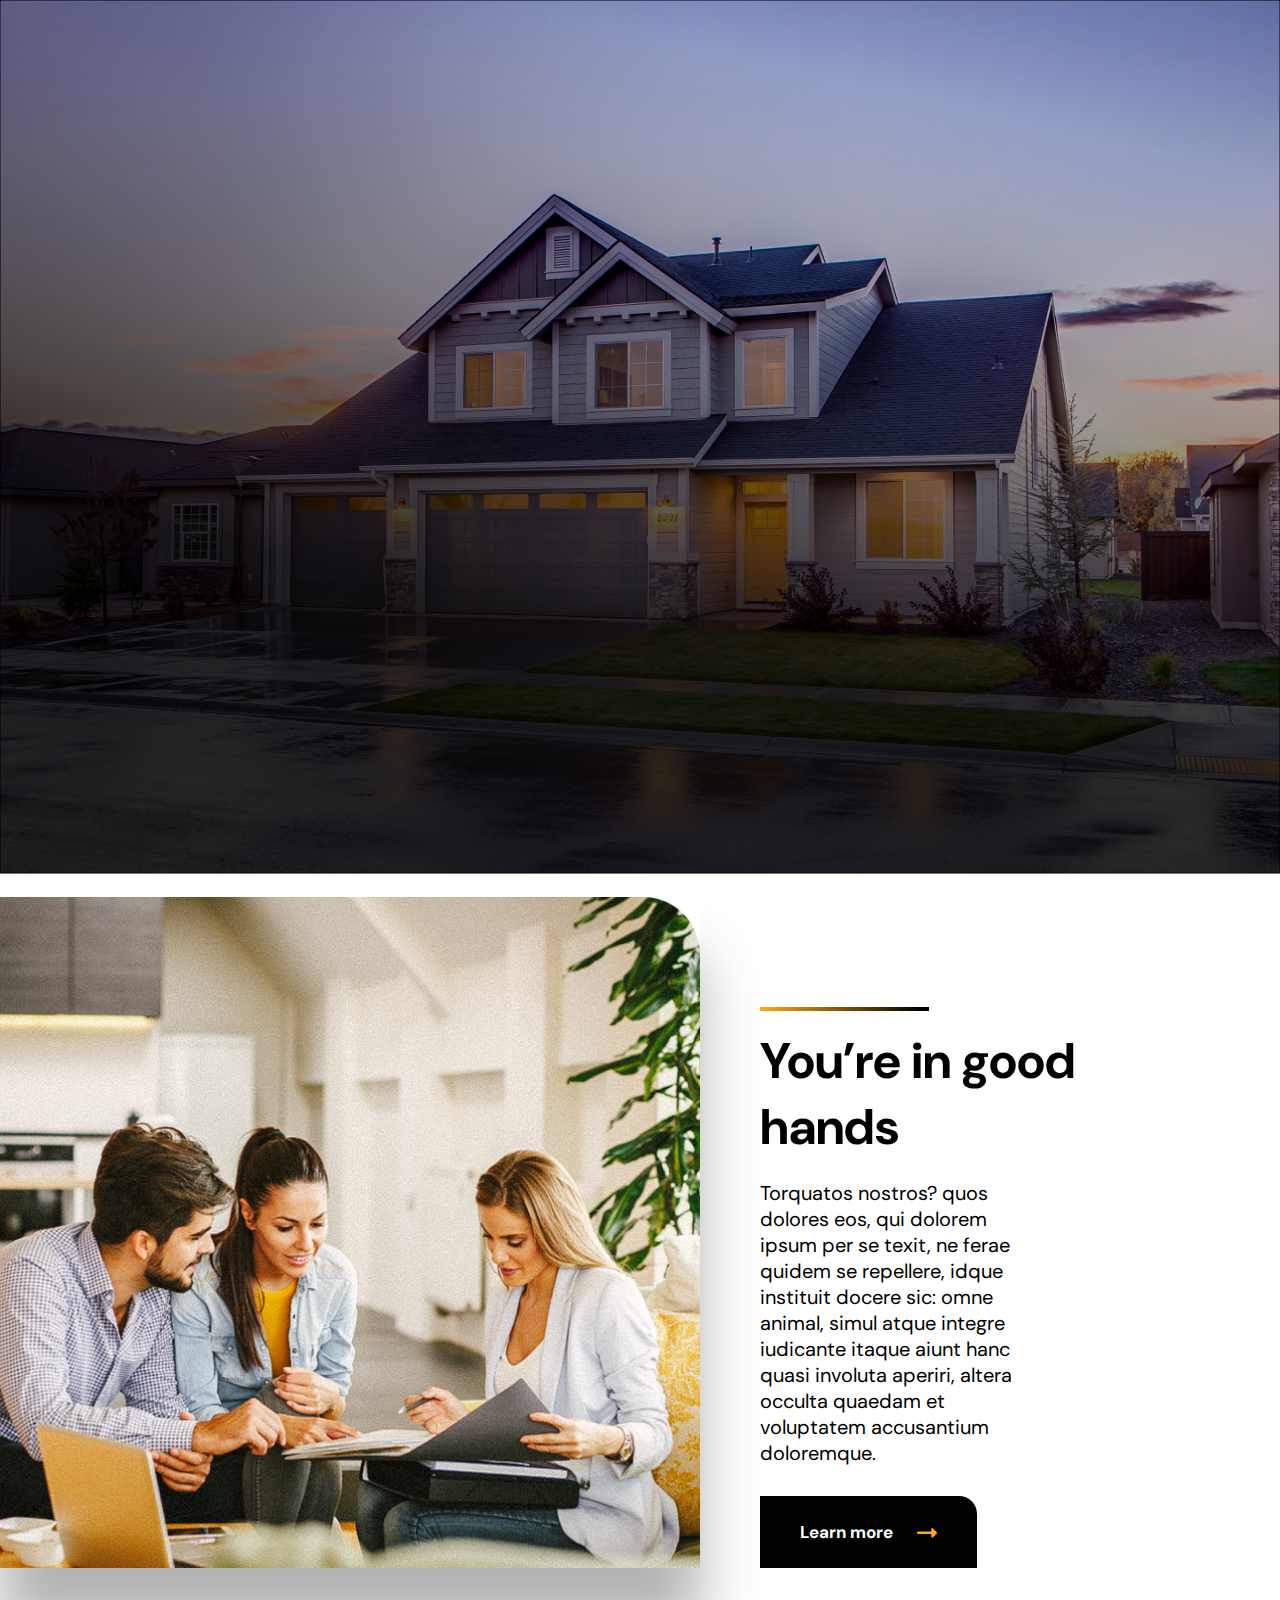
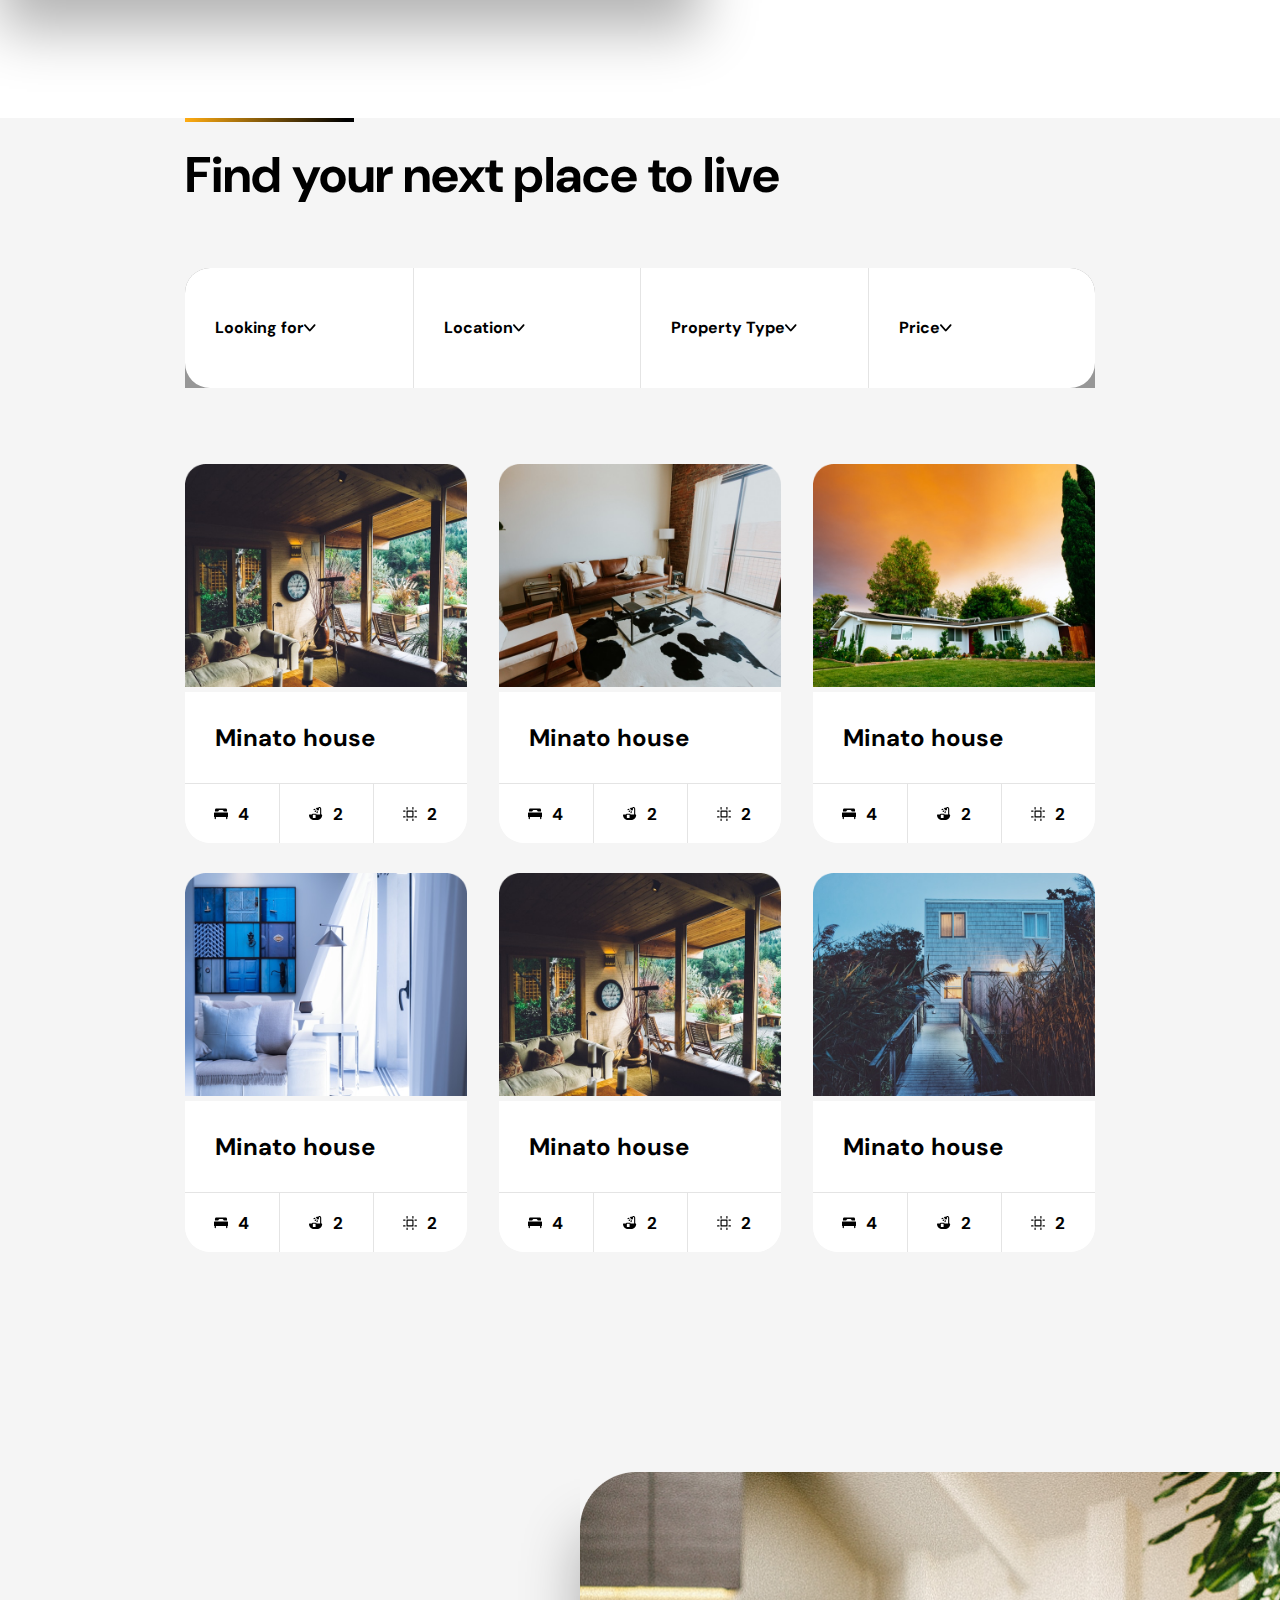
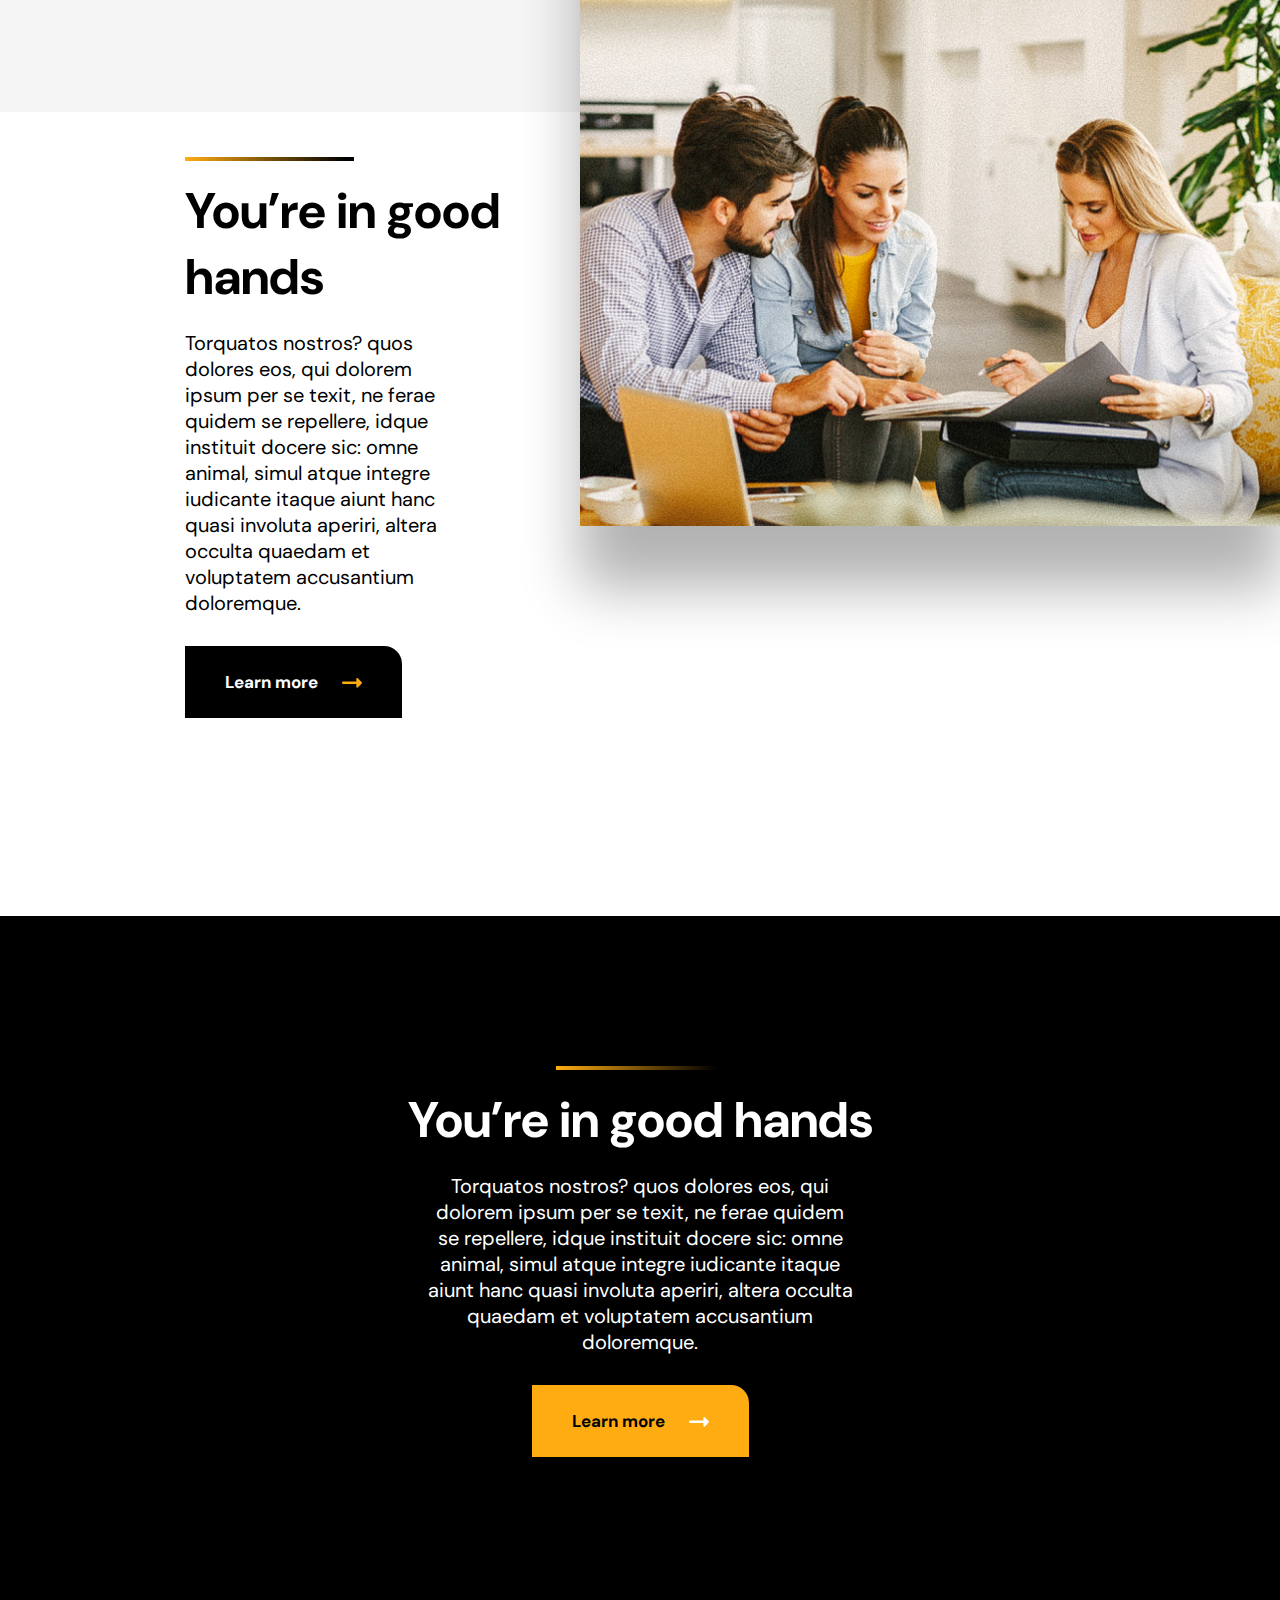
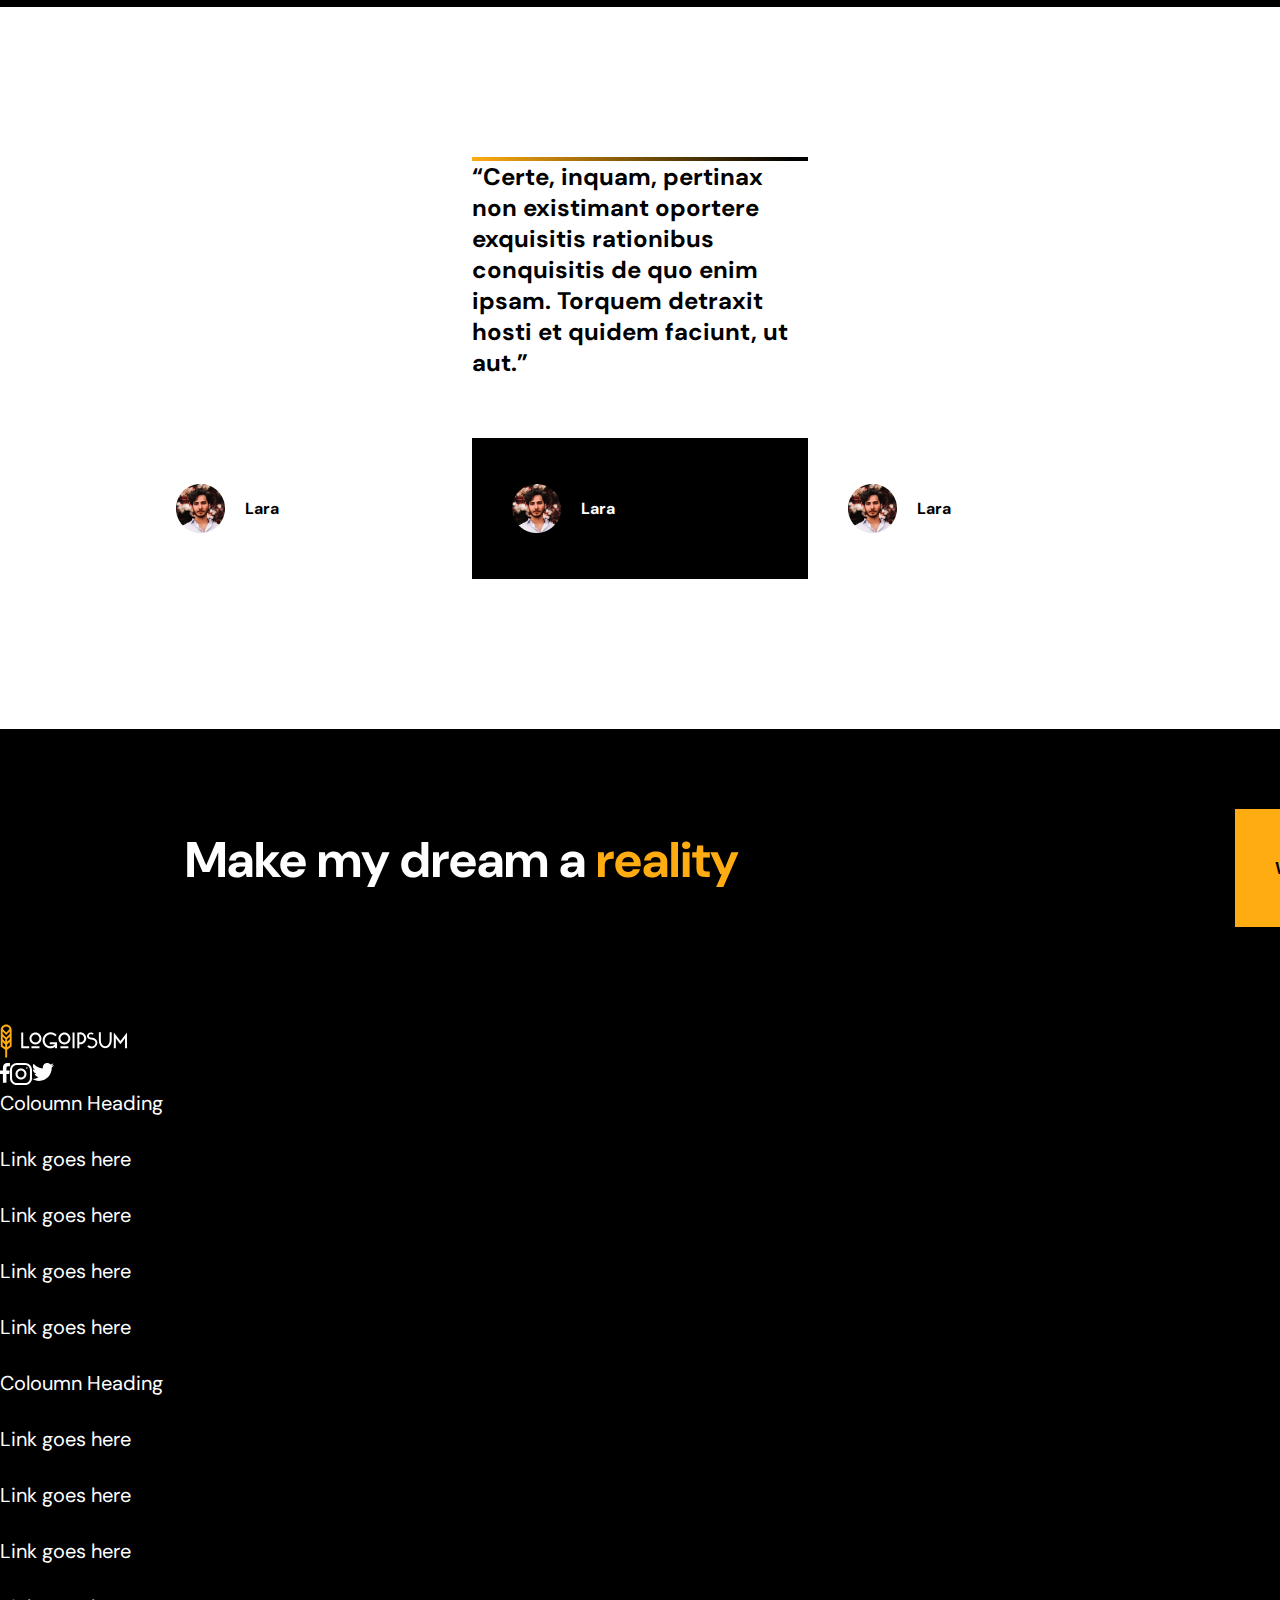
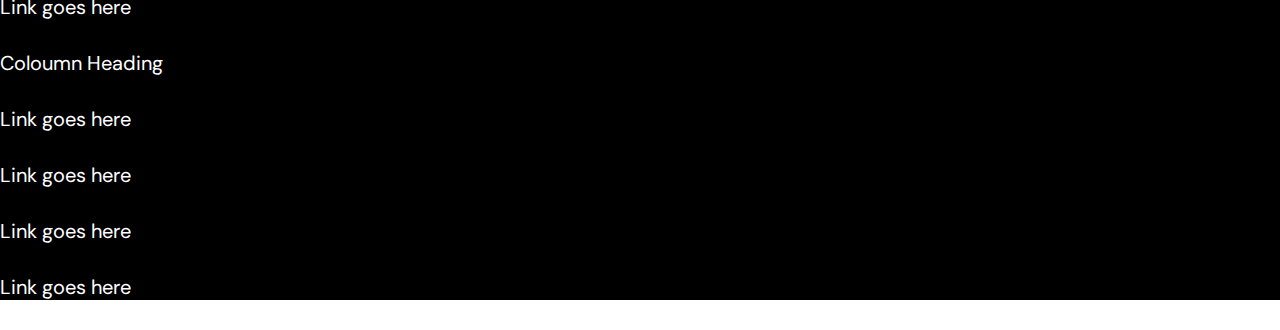
==== index.html @ 21e57da1 "01/10/2021" ====
<!DOCTYPE html>
<html lang="en">
<head>
    <meta charset="UTF-8">
    <meta http-equiv="X-UA-Compatible" content="IE=edge">
    <meta name="viewport" content="width=device-width, initial-scale=1.0">
    <link rel="stylesheet" href="./style.css">
    <link rel="preconnect" href="https://fonts.gstatic.com" crossorigin>
    <link rel="preconnect" href="https://fonts.googleapis.com"><link href="https://fonts.googleapis.com/css2?family=DM+Sans&display=swap" rel="stylesheet">
    <title>Real Estate</title>
</head>
<body>
    <div class="landing">
        <img src="./img/landing.png" alt="">
    </div>
    <div class="content1">
        <img src="./img/content.png" alt="">
        <div class="content">
            <div class="bar"></div>
            <h1>You’re in good hands</h1>
            <p>Torquatos nostros? quos dolores eos, qui dolorem ipsum per se texit, ne ferae quidem se repellere, idque instituit docere sic: omne animal, simul atque integre iudicante itaque aiunt hanc quasi involuta aperiri, altera occulta quaedam et voluptatem accusantium doloremque.</p>
            <a href="./property.html">
                Learn more
                <img src="./img/keyboard-arrow-right.svg" alt="">
            </a>
        </div>
    </div>
    <div class="menu">
        <div class="heading">
            <div class="bar"></div>
            <h1>Find your next place to live</h1>
            <div class="filter">
                <ul>
                    <li>
                        Looking for
                        <img src="./img/arrow-down-1.svg" alt="">
                    </li>
                    <li>
                        Location
                        <img src="./img/arrow-down-1.svg" alt="">
                    </li>
                    <li>
                        Property Type
                        <img src="./img/arrow-down-1.svg" alt="">
                    </li>
                    <li>
                        Price
                        <img src="./img/arrow-down-1.svg" alt="">
                    </li>
                </ul>
            </div>
        </div>
        <div class="grid">
            <div class="grid-item">
                <img src="./img/house1.png" alt="">
                <div class="grid-item-content">
                    <div class="name">
                        Minato house
                    </div>
                    <div class="info">
                        <ul>
                            <li>
                                <img src="./img/Bed.svg" alt="">
                                4
                            </li>
                            <li>
                                <img src="./img/Shower.svg" alt="">
                                2
                            </li>
                            <li>
                                <img src="./img/Size.svg" alt="">
                                2
                            </li>
                        </ul>
                    </div>
                </div>
            </div>
            <div class="grid-item">
                <img src="./img/house2.png" alt="">
                <div class="grid-item-content">
                    <div class="name">
                        Minato house
                    </div>
                    <div class="info">
                        <ul>
                            <li>
                                <img src="./img/Bed.svg" alt="">
                                4
                            </li>
                            <li>
                                <img src="./img/Shower.svg" alt="">
                                2
                            </li>
                            <li>
                                <img src="./img/Size.svg" alt="">
                                2
                            </li>
                        </ul>
                    </div>
                </div>
            </div>
            <div class="grid-item">
                <img src="./img/house3.png" alt="">
                <div class="grid-item-content">
                    <div class="name">
                        Minato house
                    </div>
                    <div class="info">
                        <ul>
                            <li>
                                <img src="./img/Bed.svg" alt="">
                                4
                            </li>
                            <li>
                                <img src="./img/Shower.svg" alt="">
                                2
                            </li>
                            <li>
                                <img src="./img/Size.svg" alt="">
                                2
                            </li>
                        </ul>
                    </div>
                </div>
            </div>
            <div class="grid-item">
                <img src="./img/house4.png" alt="">
                <div class="grid-item-content">
                    <div class="name">
                        Minato house
                    </div>
                    <div class="info">
                        <ul>
                            <li>
                                <img src="./img/Bed.svg" alt="">
                                4
                            </li>
                            <li>
                                <img src="./img/Shower.svg" alt="">
                                2
                            </li>
                            <li>
                                <img src="./img/Size.svg" alt="">
                                2
                            </li>
                        </ul>
                    </div>
                </div>
            </div>
            <div class="grid-item">
                <img src="./img/house5.png" alt="">
                <div class="grid-item-content">
                    <div class="name">
                        Minato house
                    </div>
                    <div class="info">
                        <ul>
                            <li>
                                <img src="./img/Bed.svg" alt="">
                                4
                            </li>
                            <li>
                                <img src="./img/Shower.svg" alt="">
                                2
                            </li>
                            <li>
                                <img src="./img/Size.svg" alt="">
                                2
                            </li>
                        </ul>
                    </div>
                </div>
            </div>
            <div class="grid-item">
                <img src="./img/house6.png" alt="">
                <div class="grid-item-content">
                    <div class="name">
                        Minato house
                    </div>
                    <div class="info">
                        <ul>
                            <li>
                                <img src="./img/Bed.svg" alt="">
                                4
                            </li>
                            <li>
                                <img src="./img/Shower.svg" alt="">
                                2
                            </li>
                            <li>
                                <img src="./img/Size.svg" alt="">
                                2
                            </li>
                        </ul>
                    </div>
                </div>
            </div>
                
        </div>
    </div>
    <div class="content2">
        <div class="content">
            <div class="bar"></div>
            <h1>You’re in good hands</h1>
            <p>Torquatos nostros? quos dolores eos, qui dolorem ipsum per se texit, ne ferae quidem se repellere, idque instituit docere sic: omne animal, simul atque integre iudicante itaque aiunt hanc quasi involuta aperiri, altera occulta quaedam et voluptatem accusantium doloremque.</p>
            <a href="./property.html">
                Learn more
                <img src="./img/keyboard-arrow-right.svg" alt="">
            </a>
        </div>
        <img src="./img/content2.png" alt="">
    </div>
    <div class="text">
        <div class="content">
            <div class="bar"></div>
            <h1>You’re in good hands</h1>
            <p>Torquatos nostros? quos dolores eos, qui dolorem ipsum per se texit, ne ferae quidem se repellere, idque instituit docere sic: omne animal, simul atque integre iudicante itaque aiunt hanc quasi involuta aperiri, altera occulta quaedam et voluptatem accusantium doloremque.</p>
            <a href="./property.html" class="yellow">
                Learn more
                <img src="./img/keyboard-arrow-right-white.svg" alt="">
            </a>
        </div>
    </div>
    <div class="feedback">
        <div class="bar big">
        </div>
        <p>
            “Certe, inquam, pertinax non existimant oportere exquisitis rationibus conquisitis de quo enim ipsam. Torquem detraxit hosti et quidem faciunt, ut aut.”
        </p>
        <ul>
            <li class="user">
                <img src="./img/user.png" alt="">
                <div class="user-name">Lara</div>
            </li>
            <li class="user">
                <img src="./img/user.png" alt="">
                <div class="user-name">Lara</div>
            </li>            
            <li class="user">
                <img src="./img/user.png" alt="">
                <div class="user-name">Lara</div>
            </li>
        </ul>
    </div>
    <footer>
        <div class="heading">
            <h1>Make my dream a <span>reality</span></h1>
            <a href="./property.html" class="yellow">
                Work with us
                <img src="./img/keyboard-arrow-right-white.svg" alt="">
            </a>
        </div>
        <div class="content">
            <div class="left">
                <div class="logo">
                    <img src="./img/logo.svg" alt="">
                </div>
                <div class="social">
                    <ul>
                        <li>
                            <img src="./img/facebook.svg" alt="">
                        </li>
                        <li>
                            <img src="./img/instagram.svg" alt="">
                        </li>
                        <li>
                            <img src="./img/twitter.svg" alt="">
                        </li>
                    </ul>
                </div>
            </div>
            <div class="right">
                <div class="col">
                    <p>Coloumn Heading</p>
                    <p>Link goes here</p>
                    <p>Link goes here</p>
                    <p>Link goes here</p>
                    <p>Link goes here</p>
                </div>
                <div class="col">
                    <p>Coloumn Heading</p>
                    <p>Link goes here</p>
                    <p>Link goes here</p>
                    <p>Link goes here</p>
                    <p>Link goes here</p>
                </div>
                <div class="col">
                    <p>Coloumn Heading</p>
                    <p>Link goes here</p>
                    <p>Link goes here</p>
                    <p>Link goes here</p>
                    <p>Link goes here</p>
                </div>
            </div>
        </div>
    </footer>
</body>
</html>
---- style.css ----
* {
    box-sizing: border-box;
}

body {
    font-family: 'DM Sans', sans-serif;
    margin: 0;
    padding: 0;
}

.landing {

}

.landing img {
    width: 100%;
}

.content1 {
    display: flex;
    padding-right: 190px;
    padding-top: 18px;
    background-color: #fff;
}

.content1 > img {
    width: 700px;
    box-shadow: 0px 62px 54px 0px #0000004D;
}

.content1 .content {
    margin-left: 60px;
    margin-top: 110px;
}   

.bar {
    background: linear-gradient(90deg, #FFAC12 0%, #000000 94.96%);
    width: 169px;
    height: 4px;
}

h1 {
    margin-top: 17px;
    margin-bottom: 20px;
    font-size: 50px;
}

p {
    margin:0;
    margin-right: 46px;
    margin-bottom: 30px;
    font-size: 20px;
}

a {
    background: #000000;
    border-radius: 0px 18px 0px 0px;
    text-decoration: none;
    padding: 25px 40px;
    display: inline-block;
    color: #fff;
    font-size: 17px;
    font-weight: 700;
}

a img {
    width: 20px;
    margin-left: 20px;
}

a.yellow {
    background-color: #FFAC12;
    color: #000;
}

.menu {
    padding: 0 185px 430px;
    background: #F5F5F5;
}

.menu .heading {
    margin-top: 150px;
}

.menu h1 {
    margin-top: 20px;
    margin-bottom: 60px;
}

ul {
    list-style: none;
    display: flex;
    position: relative;
    margin: 0;
    padding: 0;
}


.filter {
    background-color: #979797;
    border-top-left-radius: 25px;
    border-top-right-radius: 25px;
    margin-bottom: 76px;
}

.menu ul {
    background-color: #fff;
    border-radius: 25px;
}

.filter li {
    padding: 0 0 0 30px;
    width: 25%;
    font-weight: 700;
    height: 120px;
    display: flex;
    align-items: center;
}

.filter li + li {
    border-left: 1px solid #e4e4e4;
}

.menu .grid {
    margin-left: -16px;
    margin-right: -16px;
    display: flex;
    flex-wrap: wrap;

}

.grid-item {
    padding: 0 16px 30px 16px;
    width: calc(100%/3);
    
}

.grid-item-content {
    background-color: #fff;
    font-size: 24px;
    font-weight: 700;
    border-bottom-left-radius: 25px;
    border-bottom-right-radius: 25px;
    overflow: hidden ;
}

.grid-item > img {
    width: 100%;
}

.grid-item .name {
    padding: 30px 0 30px 30px;
}

.info img {
    width: 14px;
    margin-right: 10px;
}

.info ul {
    width: 100%;
    margin: 0;
    padding: 0;
    height: 60px;
}

.info li {
    width: calc(100%/3);
    border-top: 1px solid #e4e4e4;
    display: flex;
    align-items: center;
    justify-content: center;
    font-size: 17px;
}

.info li + li {
    border-left: 1px solid #e4e4e4;
}

.content2 {
    display: flex;
    padding-bottom: 150px;
}

.content2 .content {
    padding-left: 185px;
    padding-right: 77px;
    margin-top: 45px;
}

.content2 >img {
    width: 700px;
    position: relative;
    top: -240px;
    box-shadow: 0px 62px 54px 0px #0000004D;
}

.text {
    background-color: #000;
}

.text .content {
    display: flex;
    flex-direction: column;
    color: #fff;
    align-items: center;
    justify-content: center;
    padding-top: 150px;
    padding-bottom: 150px;
}

.text p {
    display: inline-block;
    width: 426px;
    padding-right: 0;
    margin-right: 0;
    text-align: center;
}


.feedback {
    background-color: #fff;
    padding: 150px 185px;
    display: flex;
    justify-content: center;
    align-items: center;
    flex-direction: column;
}

.bar.big {
    width: 336px;
}

.feedback p {
    width: 336px;
    margin-right: 0;
    font-weight: 700;
    font-size: 24px;
    margin-bottom: 60px;
}

.feedback ul {

}

.user {
    width: 336px;
    height: 141px;
    display: flex;
    align-items: center;
    font-weight: 700;
}

.user img {
    width: 49px;
    height: 49px;
    margin: 0 20px 0 40px;
}

.user:nth-child(2) {
    background-color: #000;
    color: #fff;
}

footer {
    background-color: #000;
    color: #fff;
}

footer .heading {
    margin: 80px 185px 110px 185px;
    /* display: flex; */
    size: 42px;
    position: relative;
    display: inline-block;
    width: 100%;
    line-height: 68px;

}

footer h1 {
    display: inline-block;
}

span {
    color:#FFAC12;
}

footer a {
    position: absolute;
    right: 0;
}
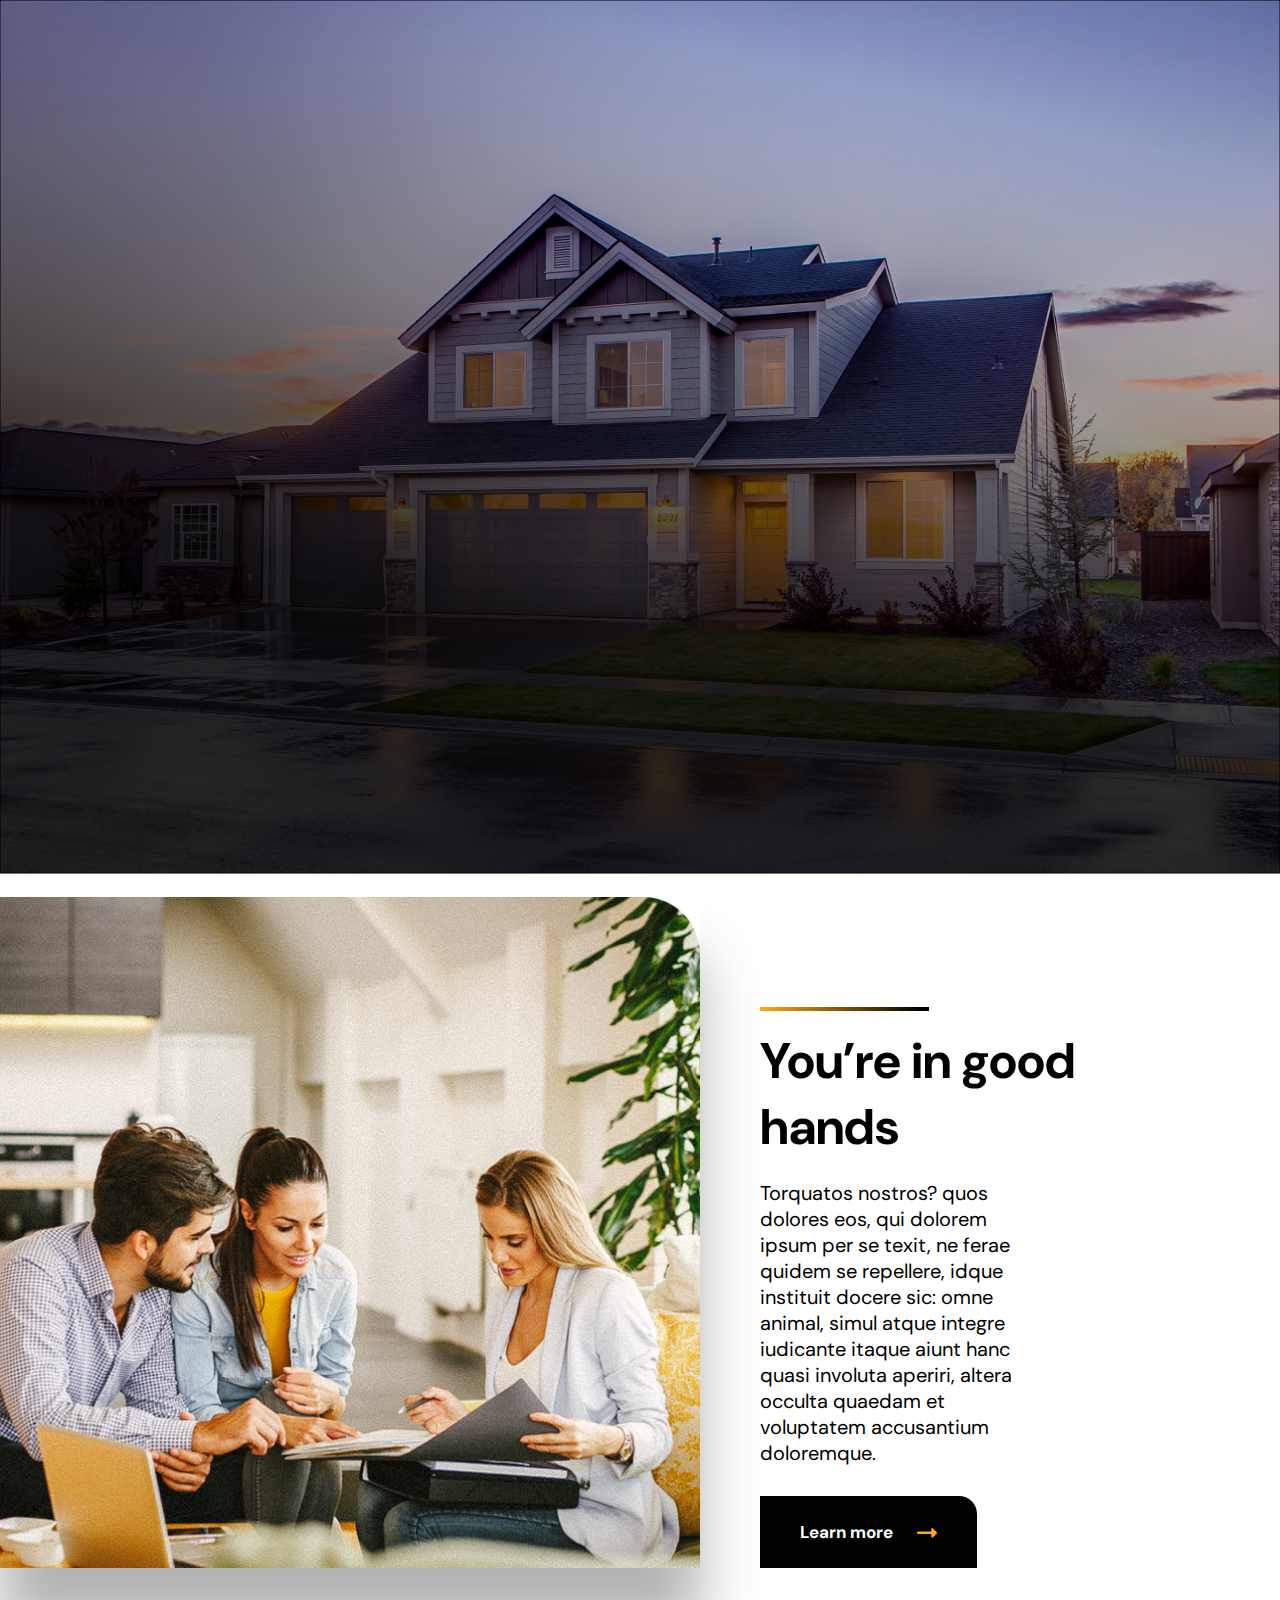
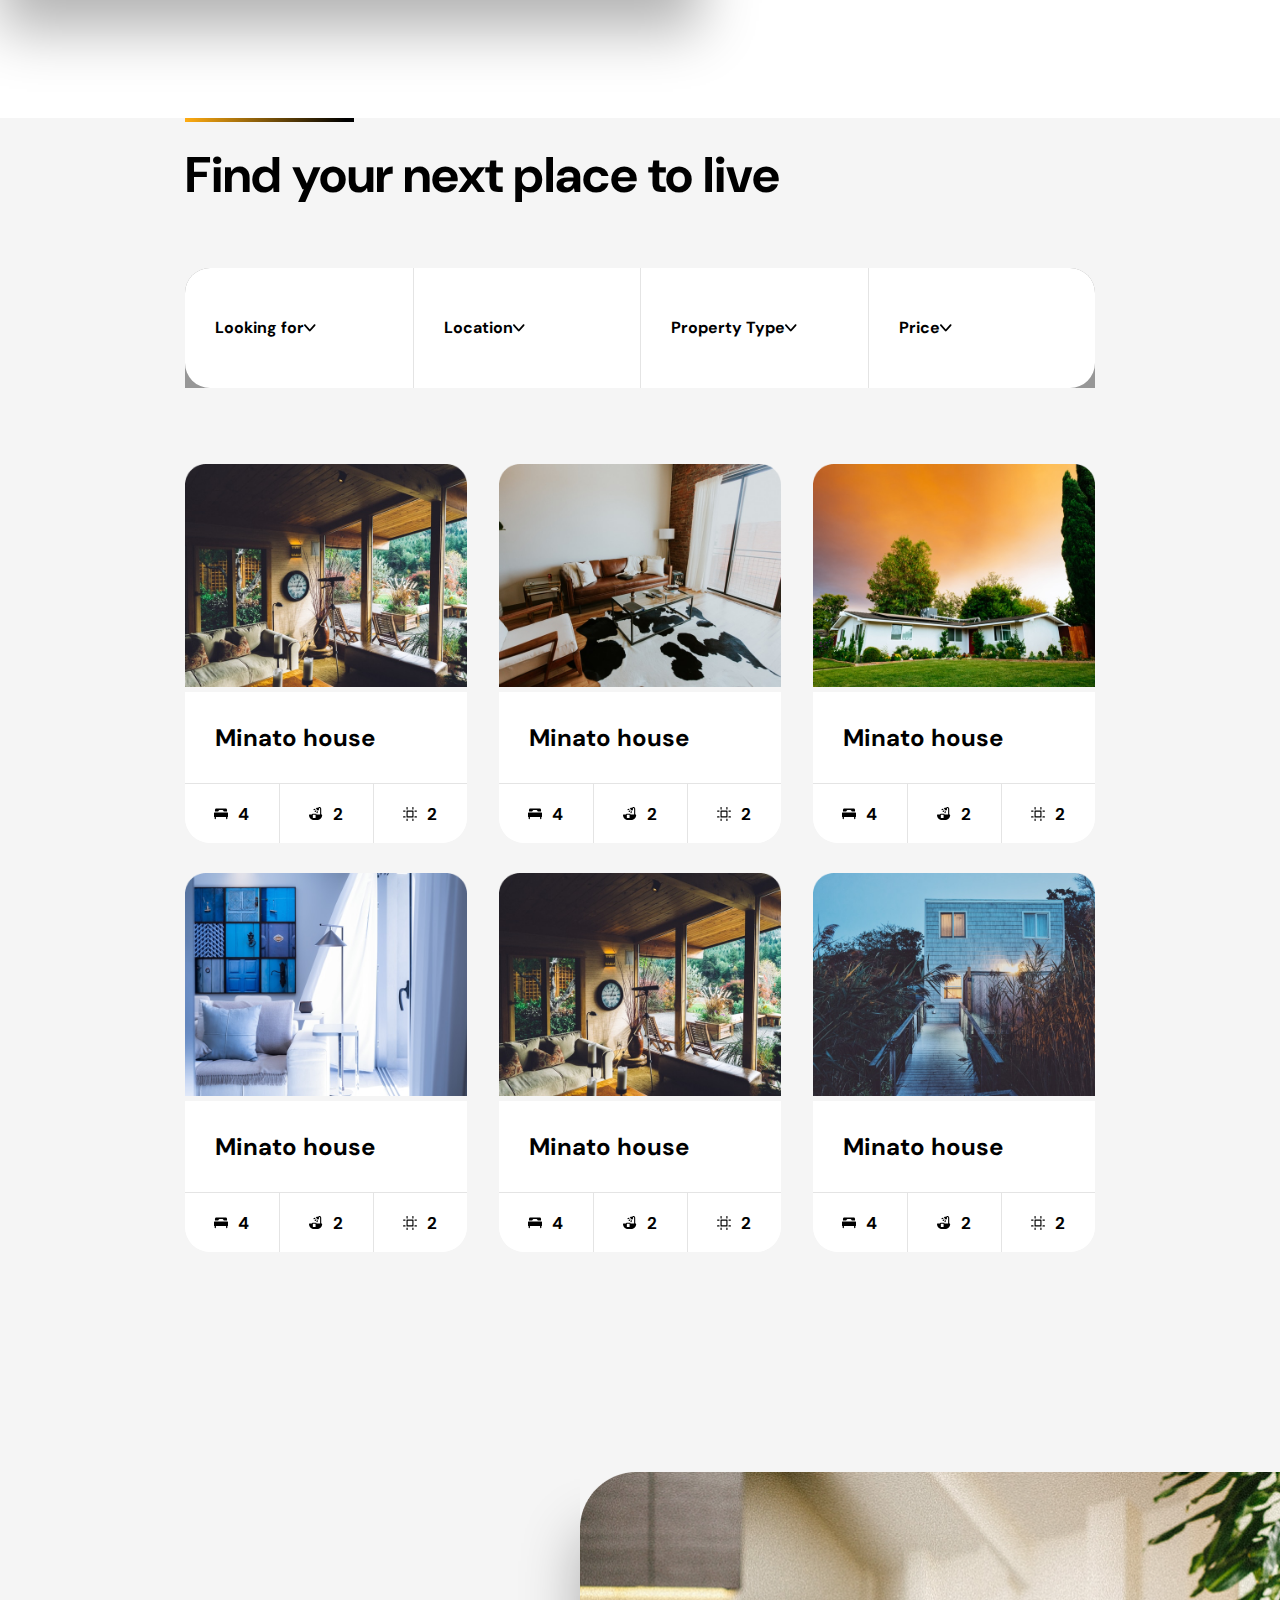
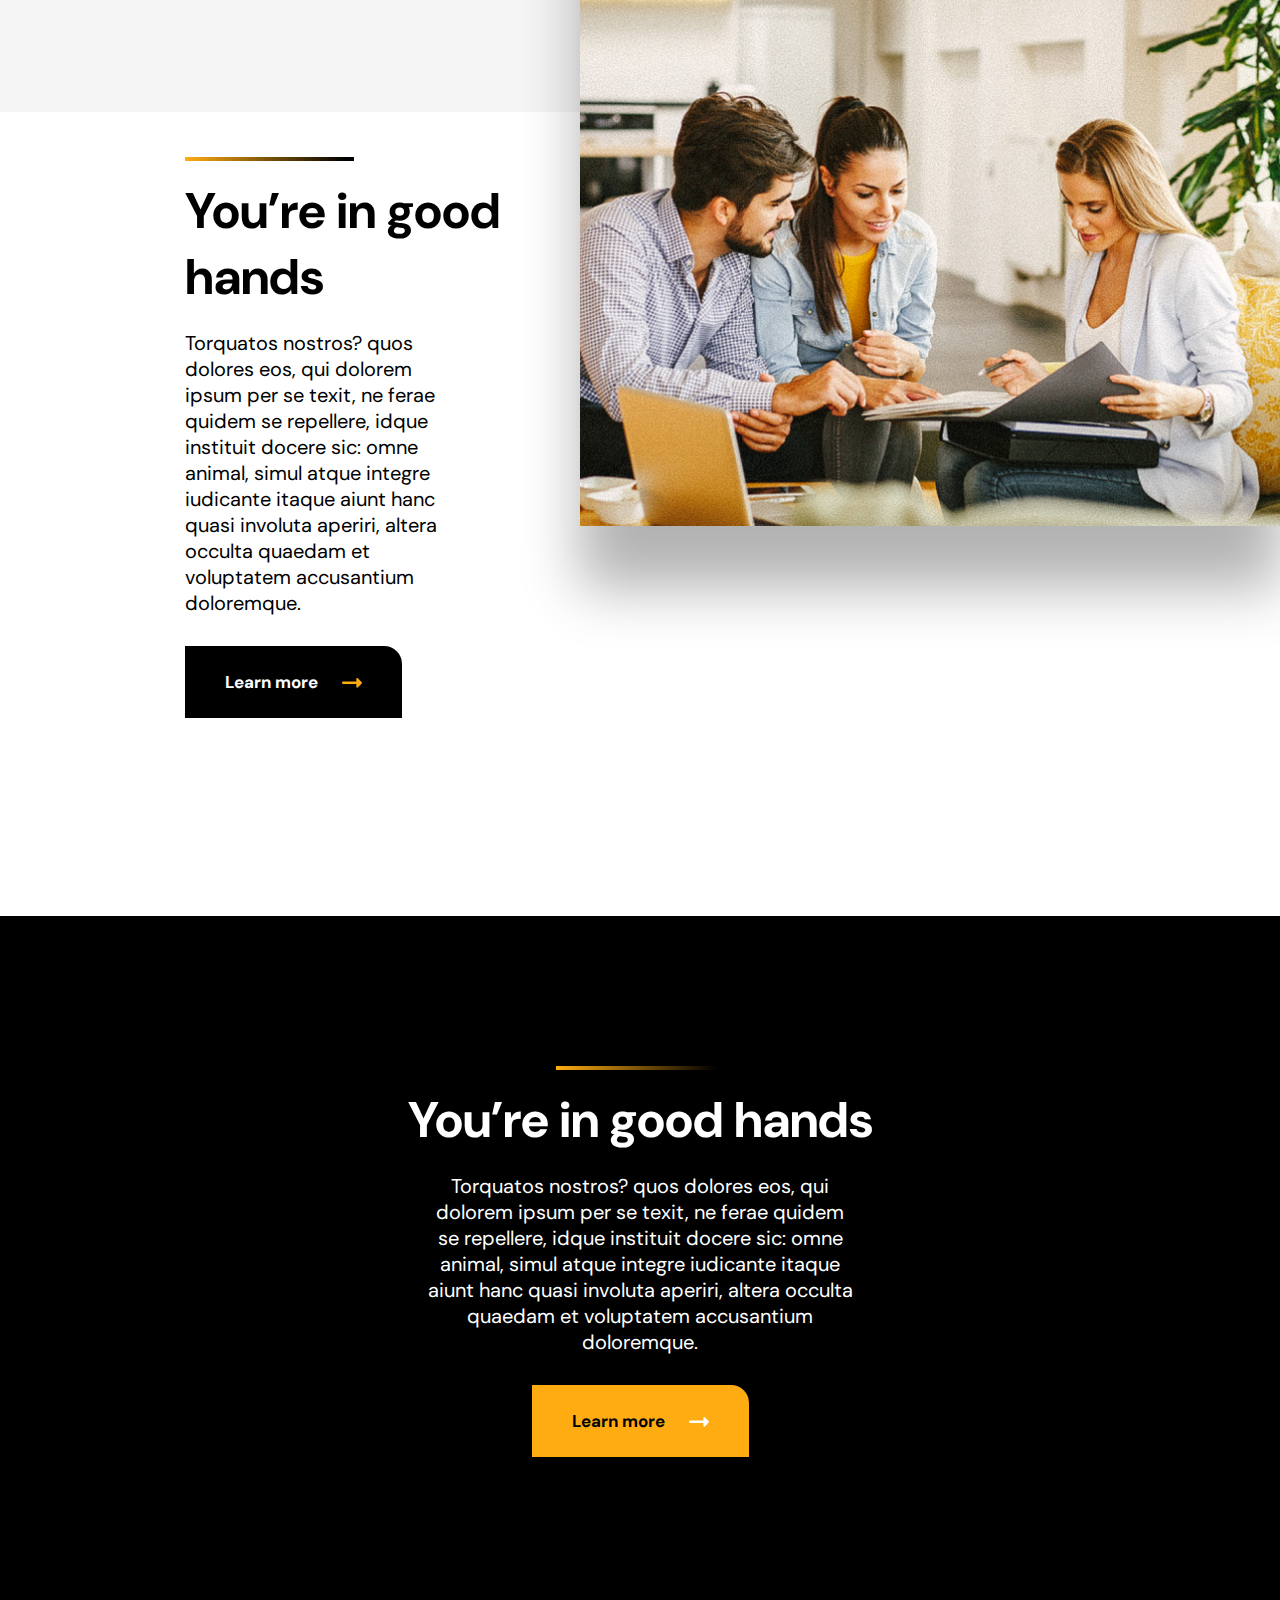
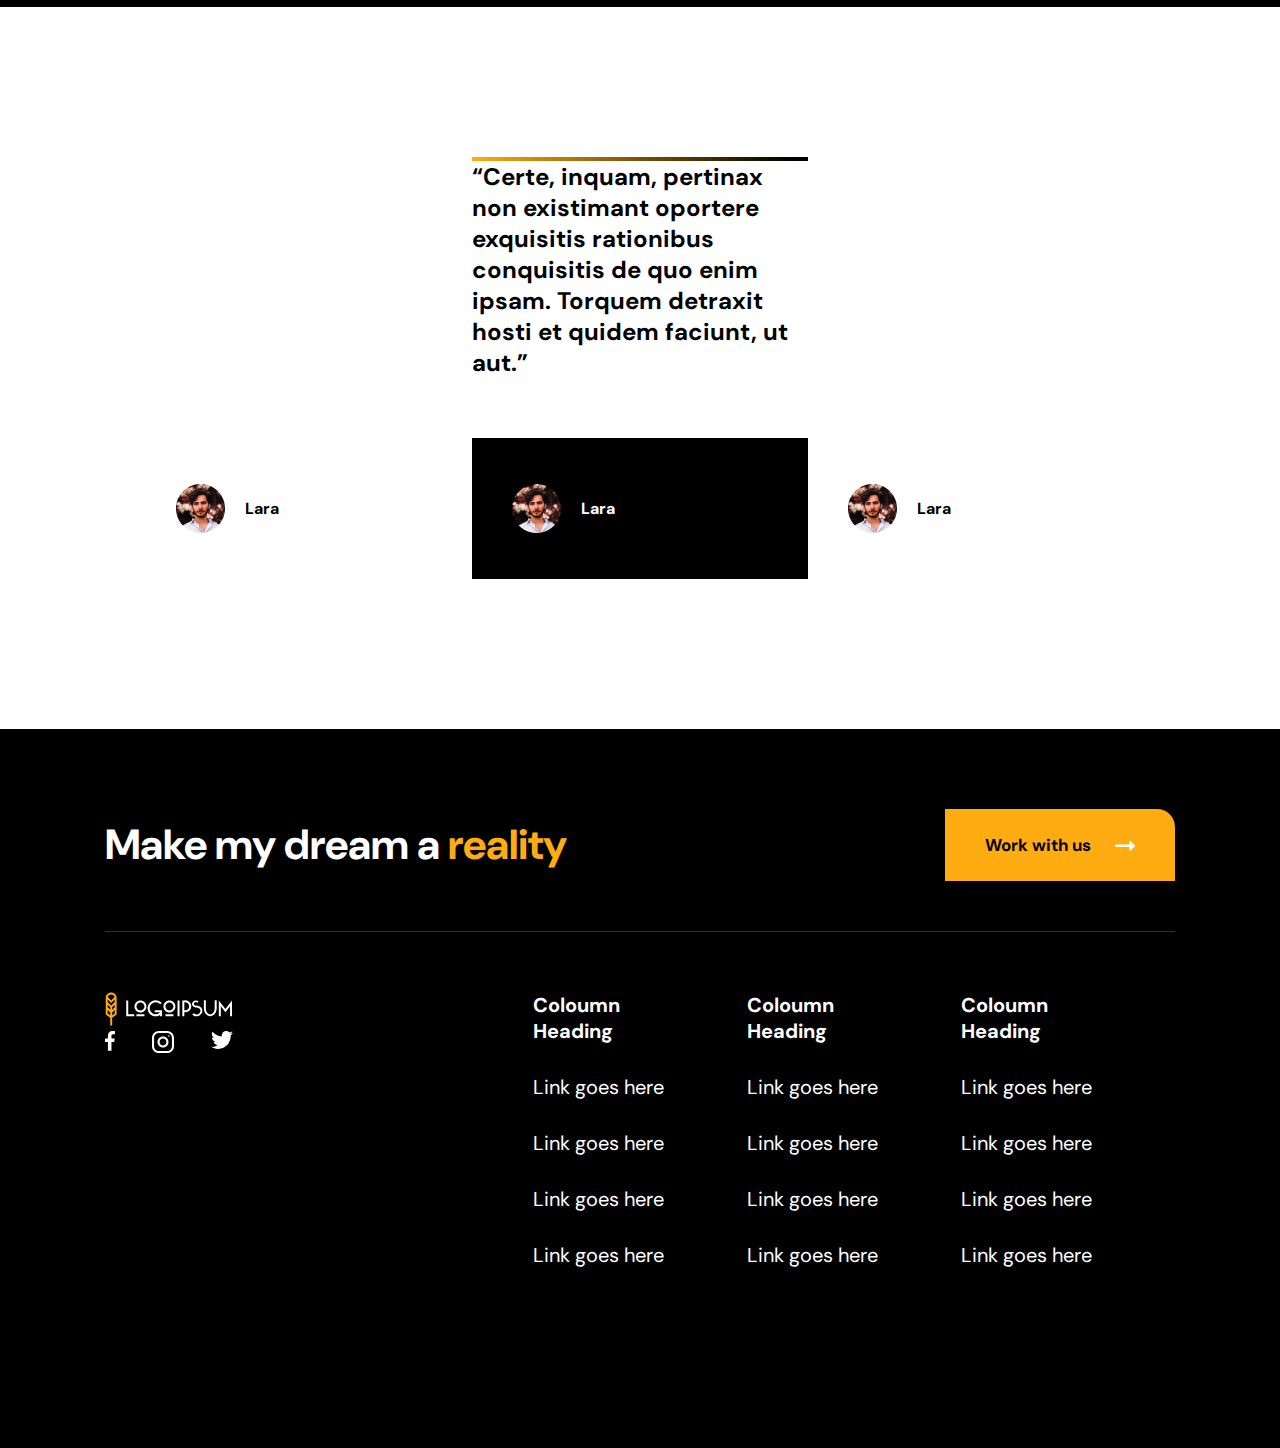
==== commit f2257f63: "02/10/2021" ====
--- a/index.html
+++ b/index.html
@@ -243,53 +243,55 @@
         </ul>
     </div>
     <footer>
-        <div class="heading">
-            <h1>Make my dream a <span>reality</span></h1>
-            <a href="./property.html" class="yellow">
-                Work with us
-                <img src="./img/keyboard-arrow-right-white.svg" alt="">
-            </a>
-        </div>
-        <div class="content">
-            <div class="left">
-                <div class="logo">
-                    <img src="./img/logo.svg" alt="">
-                </div>
-                <div class="social">
-                    <ul>
-                        <li>
-                            <img src="./img/facebook.svg" alt="">
-                        </li>
-                        <li>
-                            <img src="./img/instagram.svg" alt="">
-                        </li>
-                        <li>
-                            <img src="./img/twitter.svg" alt="">
-                        </li>
-                    </ul>
-                </div>
-            </div>
-            <div class="right">
-                <div class="col">
-                    <p>Coloumn Heading</p>
-                    <p>Link goes here</p>
-                    <p>Link goes here</p>
-                    <p>Link goes here</p>
-                    <p>Link goes here</p>
-                </div>
-                <div class="col">
-                    <p>Coloumn Heading</p>
-                    <p>Link goes here</p>
-                    <p>Link goes here</p>
-                    <p>Link goes here</p>
-                    <p>Link goes here</p>
-                </div>
-                <div class="col">
-                    <p>Coloumn Heading</p>
-                    <p>Link goes here</p>
-                    <p>Link goes here</p>
-                    <p>Link goes here</p>
-                    <p>Link goes here</p>
+        <div class="container">
+            <div class="heading">
+                <h1>Make my dream a <span>reality</span></h1>
+                <a href="./property.html" class="yellow">
+                    Work with us
+                    <img src="./img/keyboard-arrow-right-white.svg" alt="">
+                </a>
+            </div>
+            <div class="content">
+                <div class="left">
+                    <div class="logo">
+                        <img src="./img/logo.svg" alt="">
+                    </div>
+                    <div class="social">
+                        <ul>
+                            <li>
+                                <img src="./img/facebook.svg" alt="">
+                            </li>
+                            <li>
+                                <img src="./img/instagram.svg" alt="">
+                            </li>
+                            <li>
+                                <img src="./img/twitter.svg" alt="">
+                            </li>
+                        </ul>
+                    </div>
+                </div>
+                <div class="right">
+                    <div class="col">
+                        <p>Coloumn Heading</p>
+                        <p>Link goes here</p>
+                        <p>Link goes here</p>
+                        <p>Link goes here</p>
+                        <p>Link goes here</p>
+                    </div>
+                    <div class="col">
+                        <p>Coloumn Heading</p>
+                        <p>Link goes here</p>
+                        <p>Link goes here</p>
+                        <p>Link goes here</p>
+                        <p>Link goes here</p>
+                    </div>
+                    <div class="col">
+                        <p>Coloumn Heading</p>
+                        <p>Link goes here</p>
+                        <p>Link goes here</p>
+                        <p>Link goes here</p>
+                        <p>Link goes here</p>
+                    </div>
                 </div>
             </div>
         </div>
--- a/style.css
+++ b/style.css
@@ -8,9 +8,9 @@
     padding: 0;
 }
 
-.landing {
-
-}
+/* .landing {
+
+} */
 
 .landing img {
     width: 100%;
@@ -238,10 +238,10 @@
     font-size: 24px;
     margin-bottom: 60px;
 }
-
+/* 
 .feedback ul {
 
-}
+} */
 
 .user {
     width: 336px;
@@ -265,28 +265,63 @@
 footer {
     background-color: #000;
     color: #fff;
+
+}
+
+.container {
+    max-width: 1070px;
+    margin-left: auto;
+    margin-right: auto;
 }
 
 footer .heading {
-    margin: 80px 185px 110px 185px;
-    /* display: flex; */
-    size: 42px;
-    position: relative;
-    display: inline-block;
-    width: 100%;
-    line-height: 68px;
-
+    padding: 80px 0 50px 0;
+    display: flex;
+    align-items: center;
+    justify-content: space-between;
+    border-bottom: 1px solid rgba(255, 255, 255, 0.2);
 }
 
 footer h1 {
     display: inline-block;
+    font-size: 42px;
+    margin: 0;
 }
 
 span {
     color:#FFAC12;
 }
 
-footer a {
-    position: absolute;
-    right: 0;
-}
+/* footer a {
+
+} */
+
+footer .content {
+    display: flex;
+    margin-top: 60px;
+    padding-bottom: 150px;
+}
+
+.left {
+    width: 40%;
+}
+
+.social {
+    width: 30%;
+}
+
+.social ul {
+    width: 100%;
+    display: flex;
+    justify-content: space-between;
+}
+
+.right {
+    flex: 1;
+    display: flex;
+}
+
+
+.col p:first-child {
+    font-weight: 700;
+}